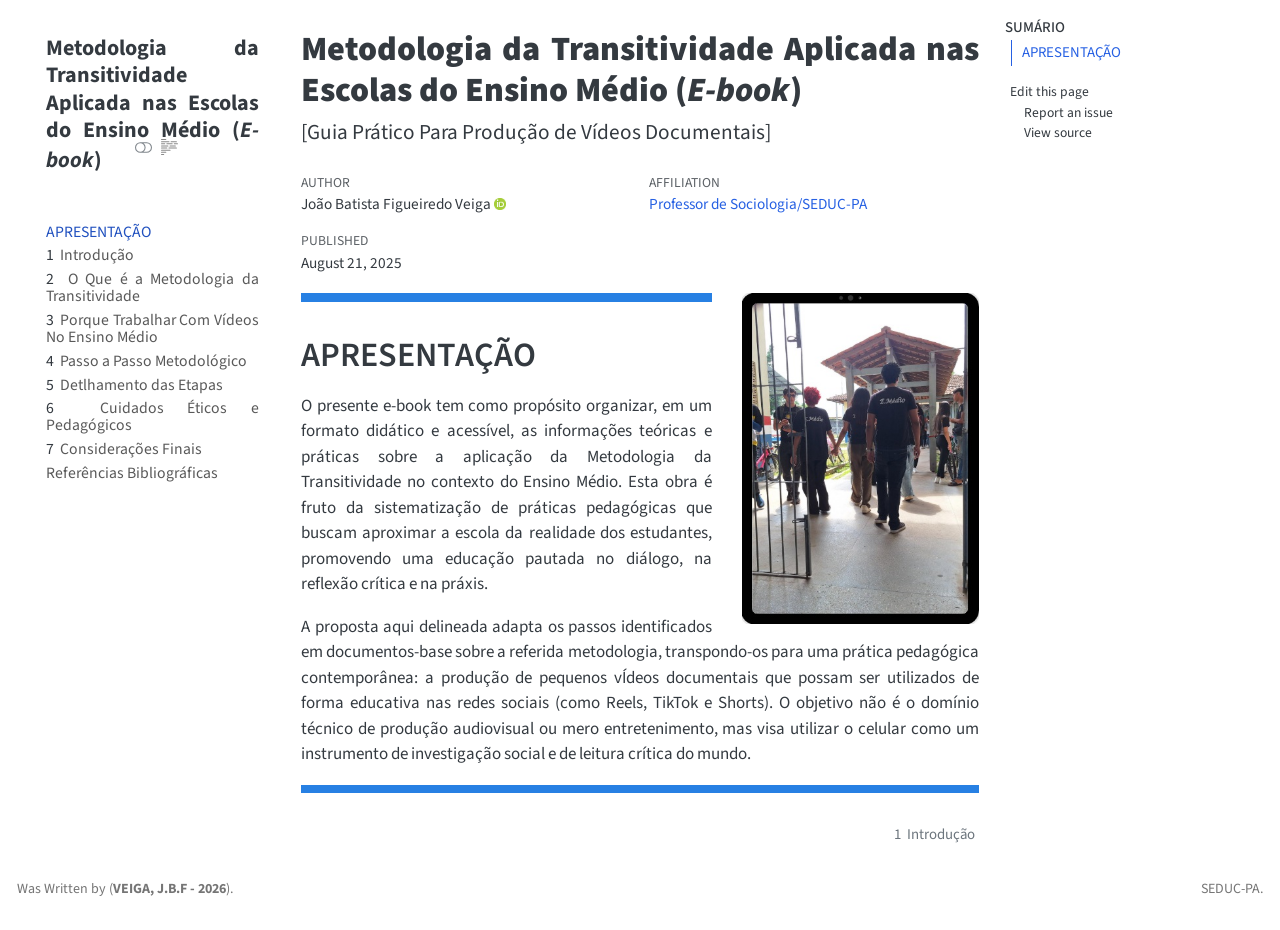
==== docs/index.html @ a8d439e6 "Add files via upload" ====
<!DOCTYPE html>
<html xmlns="http://www.w3.org/1999/xhtml" lang="en" xml:lang="en"><head>

<meta charset="utf-8">
<meta name="generator" content="quarto-1.9.37">

<meta name="viewport" content="width=device-width, initial-scale=1.0, user-scalable=yes">

<meta name="author" content="João Batista Figueiredo Veiga">
<meta name="dcterms.date" content="2025-08-21">

<title>Metodologia da Transitividade Aplicada nas Escolas do Ensino Médio (E-book)</title>
<style>
/* Default styles provided by pandoc.
** See https://pandoc.org/MANUAL.html#variables-for-html for config info.
*/
code{white-space: pre-wrap;}
span.smallcaps{font-variant: small-caps;}
div.columns{display: flex; gap: min(4vw, 1.5em);}
div.column{flex: auto; overflow-x: auto;}
div.hanging-indent{margin-left: 1.5em; text-indent: -1.5em;}
ul.task-list{list-style: none;}
ul.task-list li input[type="checkbox"] {
  width: 0.8em;
  margin: 0 0.8em 0.2em -1em; /* quarto-specific, see https://github.com/quarto-dev/quarto-cli/issues/4556 */ 
  vertical-align: middle;
}
</style>


<script src="site_libs/quarto-nav/quarto-nav.js"></script>
<script src="site_libs/quarto-nav/headroom.min.js"></script>
<script src="site_libs/clipboard/clipboard.min.js"></script>
<script src="site_libs/quarto-search/autocomplete.umd.js"></script>
<script src="site_libs/quarto-search/fuse.min.js"></script>
<script src="site_libs/quarto-search/quarto-search.js"></script>
<meta name="quarto:offset" content="./">
<link href="./intro.html" rel="next">
<link href="./capa1.jpg" rel="icon" type="image/jpeg">
<script src="site_libs/quarto-html/quarto.js" type="module"></script>
<script src="site_libs/quarto-html/tabsets/tabsets.js" type="module"></script>
<script src="site_libs/quarto-html/popper.min.js"></script>
<script src="site_libs/quarto-html/tippy.umd.min.js"></script>
<script src="site_libs/quarto-html/anchor.min.js"></script>
<link href="site_libs/quarto-html/tippy.css" rel="stylesheet">
<link href="site_libs/quarto-html/quarto-syntax-highlighting-7f8f88aac4f3542376d5c11b86a4c14d.css" rel="stylesheet" class="quarto-color-scheme" id="quarto-text-highlighting-styles">
<link href="site_libs/quarto-html/quarto-syntax-highlighting-dark-d0ae9245876894da5ac7e18953ecc5cc.css" rel="stylesheet" class="quarto-color-scheme quarto-color-alternate" id="quarto-text-highlighting-styles">
<link href="site_libs/quarto-html/quarto-syntax-highlighting-7f8f88aac4f3542376d5c11b86a4c14d.css" rel="stylesheet" class="quarto-color-scheme-extra" id="quarto-text-highlighting-styles">
<script src="site_libs/bootstrap/bootstrap.min.js"></script>
<link href="site_libs/bootstrap/bootstrap-icons.css" rel="stylesheet">
<link href="site_libs/bootstrap/bootstrap-9e3e5b9121e68b3f077afb32f2c64d95.min.css" rel="stylesheet" append-hash="true" class="quarto-color-scheme" id="quarto-bootstrap" data-mode="light">
<link href="site_libs/bootstrap/bootstrap-dark-52daa88939d7be190ca8d7731f6f1614.min.css" rel="stylesheet" append-hash="true" class="quarto-color-scheme quarto-color-alternate" id="quarto-bootstrap" data-mode="dark">
<link href="site_libs/bootstrap/bootstrap-9e3e5b9121e68b3f077afb32f2c64d95.min.css" rel="stylesheet" append-hash="true" class="quarto-color-scheme-extra" id="quarto-bootstrap" data-mode="light">
<script id="quarto-search-options" type="application/json">{
  "location": "sidebar",
  "copy-button": false,
  "collapse-after": 3,
  "panel-placement": "start",
  "type": "textbox",
  "limit": 50,
  "keyboard-shortcut": [
    "f",
    "/",
    "s"
  ],
  "show-item-context": false,
  "language": {
    "search-no-results-text": "No results",
    "search-matching-documents-text": "matching documents",
    "search-copy-link-title": "Copy link to search",
    "search-hide-matches-text": "Hide additional matches",
    "search-more-match-text": "more match in this document",
    "search-more-matches-text": "more matches in this document",
    "search-clear-button-title": "Clear",
    "search-text-placeholder": "",
    "search-detached-cancel-button-title": "Cancel",
    "search-submit-button-title": "Submit",
    "search-label": "Search"
  }
}</script>


</head>

<body class="nav-sidebar floating quarto-light"><script id="quarto-html-before-body" type="application/javascript">
    const toggleBodyColorMode = (bsSheetEl) => {
      const mode = bsSheetEl.getAttribute("data-mode");
      const bodyEl = window.document.querySelector("body");
      if (mode === "dark") {
        bodyEl.classList.add("quarto-dark");
        bodyEl.classList.remove("quarto-light");
      } else {
        bodyEl.classList.add("quarto-light");
        bodyEl.classList.remove("quarto-dark");
      }
    }
    const toggleBodyColorPrimary = () => {
      const bsSheetEl = window.document.querySelector("link#quarto-bootstrap:not([rel=disabled-stylesheet])");
      if (bsSheetEl) {
        toggleBodyColorMode(bsSheetEl);
      }
    }
    const setColorSchemeToggle = (alternate) => {
      const toggles = window.document.querySelectorAll('.quarto-color-scheme-toggle');
      for (let i=0; i < toggles.length; i++) {
        const toggle = toggles[i];
        if (toggle) {
          if (alternate) {
            toggle.classList.add("alternate");
          } else {
            toggle.classList.remove("alternate");
          }
        }
      }
    };
    const toggleColorMode = (alternate) => {
      // Switch the stylesheets
      const primaryStylesheets = window.document.querySelectorAll('link.quarto-color-scheme:not(.quarto-color-alternate)');
      const alternateStylesheets = window.document.querySelectorAll('link.quarto-color-scheme.quarto-color-alternate');
      manageTransitions('#quarto-margin-sidebar .nav-link', false);
      if (alternate) {
        // note: dark is layered on light, we don't disable primary!
        enableStylesheet(alternateStylesheets);
        for (const sheetNode of alternateStylesheets) {
          if (sheetNode.id === "quarto-bootstrap") {
            toggleBodyColorMode(sheetNode);
          }
        }
      } else {
        disableStylesheet(alternateStylesheets);
        enableStylesheet(primaryStylesheets)
        toggleBodyColorPrimary();
      }
      manageTransitions('#quarto-margin-sidebar .nav-link', true);
      // Switch the toggles
      setColorSchemeToggle(alternate)
      // Hack to workaround the fact that safari doesn't
      // properly recolor the scrollbar when toggling (#1455)
      if (navigator.userAgent.indexOf('Safari') > 0 && navigator.userAgent.indexOf('Chrome') == -1) {
        manageTransitions("body", false);
        window.scrollTo(0, 1);
        setTimeout(() => {
          window.scrollTo(0, 0);
          manageTransitions("body", true);
        }, 40);
      }
    }
    const disableStylesheet = (stylesheets) => {
      for (let i=0; i < stylesheets.length; i++) {
        const stylesheet = stylesheets[i];
        stylesheet.rel = 'disabled-stylesheet';
      }
    }
    const enableStylesheet = (stylesheets) => {
      for (let i=0; i < stylesheets.length; i++) {
        const stylesheet = stylesheets[i];
        if(stylesheet.rel !== 'stylesheet') { // for Chrome, which will still FOUC without this check
          stylesheet.rel = 'stylesheet';
        }
      }
    }
    const manageTransitions = (selector, allowTransitions) => {
      const els = window.document.querySelectorAll(selector);
      for (let i=0; i < els.length; i++) {
        const el = els[i];
        if (allowTransitions) {
          el.classList.remove('notransition');
        } else {
          el.classList.add('notransition');
        }
      }
    }
    const isFileUrl = () => {
      return window.location.protocol === 'file:';
    }
    const hasAlternateSentinel = () => {
      let styleSentinel = getColorSchemeSentinel();
      if (styleSentinel !== null) {
        return styleSentinel === "alternate";
      } else {
        return false;
      }
    }
    const setStyleSentinel = (alternate) => {
      const value = alternate ? "alternate" : "default";
      if (!isFileUrl()) {
        window.localStorage.setItem("quarto-color-scheme", value);
      } else {
        localAlternateSentinel = value;
      }
    }
    const getColorSchemeSentinel = () => {
      if (!isFileUrl()) {
        const storageValue = window.localStorage.getItem("quarto-color-scheme");
        return storageValue != null ? storageValue : localAlternateSentinel;
      } else {
        return localAlternateSentinel;
      }
    }
    const toggleGiscusIfUsed = (isAlternate, darkModeDefault) => {
      const baseTheme = document.querySelector('#giscus-base-theme')?.value ?? 'light';
      const alternateTheme = document.querySelector('#giscus-alt-theme')?.value ?? 'dark';
      let newTheme = '';
      if(authorPrefersDark) {
        newTheme = isAlternate ? baseTheme : alternateTheme;
      } else {
        newTheme = isAlternate ? alternateTheme : baseTheme;
      }
      const changeGiscusTheme = () => {
        // From: https://github.com/giscus/giscus/issues/336
        const sendMessage = (message) => {
          const iframe = document.querySelector('iframe.giscus-frame');
          if (!iframe) return;
          iframe.contentWindow.postMessage({ giscus: message }, 'https://giscus.app');
        }
        sendMessage({
          setConfig: {
            theme: newTheme
          }
        });
      }
      const isGiscussLoaded = window.document.querySelector('iframe.giscus-frame') !== null;
      if (isGiscussLoaded) {
        changeGiscusTheme();
      }
    };
    const authorPrefersDark = false;
    const darkModeDefault = authorPrefersDark;
      document.querySelector('link#quarto-text-highlighting-styles.quarto-color-scheme-extra').rel = 'disabled-stylesheet';
      document.querySelector('link#quarto-bootstrap.quarto-color-scheme-extra').rel = 'disabled-stylesheet';
    let localAlternateSentinel = darkModeDefault ? 'alternate' : 'default';
    // Dark / light mode switch
    window.quartoToggleColorScheme = () => {
      // Read the current dark / light value
      let toAlternate = !hasAlternateSentinel();
      toggleColorMode(toAlternate);
      setStyleSentinel(toAlternate);
      toggleGiscusIfUsed(toAlternate, darkModeDefault);
      window.dispatchEvent(new Event('resize'));
    };
    // Switch to dark mode if need be
    if (hasAlternateSentinel()) {
      toggleColorMode(true);
    } else {
      toggleColorMode(false);
    }
  </script>

<div id="quarto-search-results"></div>
  <header id="quarto-header" class="headroom fixed-top">
  <nav class="quarto-secondary-nav">
    <div class="container-fluid d-flex">
      <button type="button" class="quarto-btn-toggle btn" data-bs-toggle="collapse" role="button" data-bs-target=".quarto-sidebar-collapse-item" aria-controls="quarto-sidebar" aria-expanded="false" aria-label="Toggle sidebar navigation" onclick="if (window.quartoToggleHeadroom) { window.quartoToggleHeadroom(); }">
        <i class="bi bi-layout-text-sidebar-reverse"></i>
      </button>
        <nav class="quarto-page-breadcrumbs" aria-label="breadcrumb"><ol class="breadcrumb"><li class="breadcrumb-item"><a href="./index.html">APRESENTAÇÃO</a></li></ol></nav>
        <a class="flex-grow-1" role="navigation" data-bs-toggle="collapse" data-bs-target=".quarto-sidebar-collapse-item" aria-controls="quarto-sidebar" aria-expanded="false" aria-label="Toggle sidebar navigation" onclick="if (window.quartoToggleHeadroom) { window.quartoToggleHeadroom(); }">      
        </a>
      <button type="button" class="btn quarto-search-button" aria-label="Search" onclick="window.quartoOpenSearch();">
        <i class="bi bi-search"></i>
      </button>
    </div>
  </nav>
</header>
<!-- content -->
<div id="quarto-content" class="quarto-container page-columns page-rows-contents page-layout-article">
<!-- sidebar -->
  <nav id="quarto-sidebar" class="sidebar collapse collapse-horizontal quarto-sidebar-collapse-item sidebar-navigation floating overflow-auto">
    <div class="pt-lg-2 mt-2 text-left sidebar-header">
    <div class="sidebar-title mb-0 py-0">
      <a href="./"><strong>Metodologia da Transitividade Aplicada nas Escolas do Ensino Médio (<em>E-book</em>)</strong></a> 
        <div class="sidebar-tools-main tools-wide">
    <a href="https://github.com/MarioDhiego/tree/main/book/" title="Source Code" class="quarto-navigation-tool px-1" aria-label="Source Code"><i class="bi bi-github"></i></a>
    <div class="dropdown">
      <a href="" title="Download" id="quarto-navigation-tool-dropdown-0" class="quarto-navigation-tool dropdown-toggle px-1" data-bs-toggle="dropdown" aria-expanded="false" role="link" aria-label="Download"><i class="bi bi-download"></i></a>
      <ul class="dropdown-menu" aria-labelledby="quarto-navigation-tool-dropdown-0">
          <li>
            <a class="dropdown-item sidebar-tools-main-item" href="./--Metodologia-da-Transitividade-Aplicada-nas-Escolas-do-Ensino-Médio---E-book----.pdf">
              <i class="bi bi-file-pdf pe-1"></i>
            Download PDF
            </a>
          </li>
          <li>
            <a class="dropdown-item sidebar-tools-main-item" href="./--Metodologia-da-Transitividade-Aplicada-nas-Escolas-do-Ensino-Médio---E-book----.docx">
              <i class="bi bi-file-word pe-1"></i>
            Download Docx
            </a>
          </li>
      </ul>
    </div>
    <div class="dropdown">
      <a href="" title="Share" id="quarto-navigation-tool-dropdown-1" class="quarto-navigation-tool dropdown-toggle px-1" data-bs-toggle="dropdown" aria-expanded="false" role="link" aria-label="Share"><i class="bi bi-share"></i></a>
      <ul class="dropdown-menu" aria-labelledby="quarto-navigation-tool-dropdown-1">
          <li>
            <a class="dropdown-item sidebar-tools-main-item" href="https://twitter.com/intent/tweet?url=|url|">
              <i class="bi bi-twitter pe-1"></i>
            Twitter
            </a>
          </li>
          <li>
            <a class="dropdown-item sidebar-tools-main-item" href="https://www.linkedin.com/sharing/share-offsite/?url=|url|">
              <i class="bi bi-linkedin pe-1"></i>
            LinkedIn
            </a>
          </li>
      </ul>
    </div>
  <a href="" class="quarto-color-scheme-toggle quarto-navigation-tool  px-1" onclick="window.quartoToggleColorScheme(); return false;" title="Toggle dark mode"><i class="bi"></i></a>
  <a href="" class="quarto-reader-toggle quarto-navigation-tool px-1" onclick="window.quartoToggleReader(); return false;" title="Toggle reader mode">
  <div class="quarto-reader-toggle-btn">
  <i class="bi"></i>
  </div>
</a>
</div>
    </div>
      </div>
        <div class="mt-2 flex-shrink-0 align-items-center">
        <div class="sidebar-search">
        <div id="quarto-search" class="" title="Search"></div>
        </div>
        </div>
    <div class="sidebar-menu-container"> 
    <ul class="list-unstyled mt-1">
        <li class="sidebar-item">
  <div class="sidebar-item-container"> 
  <a href="./index.html" class="sidebar-item-text sidebar-link active">
 <span class="menu-text">APRESENTAÇÃO</span></a>
  </div>
</li>
        <li class="sidebar-item">
  <div class="sidebar-item-container"> 
  <a href="./intro.html" class="sidebar-item-text sidebar-link">
 <span class="menu-text"><span class="chapter-number">1</span>&nbsp; <span class="chapter-title">Introdução</span></span></a>
  </div>
</li>
        <li class="sidebar-item">
  <div class="sidebar-item-container"> 
  <a href="./cap1.html" class="sidebar-item-text sidebar-link">
 <span class="menu-text"><span class="chapter-number">2</span>&nbsp; <span class="chapter-title">O Que é a Metodologia da Transitividade</span></span></a>
  </div>
</li>
        <li class="sidebar-item">
  <div class="sidebar-item-container"> 
  <a href="./cap2.html" class="sidebar-item-text sidebar-link">
 <span class="menu-text"><span class="chapter-number">3</span>&nbsp; <span class="chapter-title">Porque Trabalhar Com Vídeos No Ensino Médio</span></span></a>
  </div>
</li>
        <li class="sidebar-item">
  <div class="sidebar-item-container"> 
  <a href="./cap3.html" class="sidebar-item-text sidebar-link">
 <span class="menu-text"><span class="chapter-number">4</span>&nbsp; <span class="chapter-title">Passo a Passo Metodológico</span></span></a>
  </div>
</li>
        <li class="sidebar-item">
  <div class="sidebar-item-container"> 
  <a href="./cap4.html" class="sidebar-item-text sidebar-link">
 <span class="menu-text"><span class="chapter-number">5</span>&nbsp; <span class="chapter-title">Detlhamento das Etapas</span></span></a>
  </div>
</li>
        <li class="sidebar-item">
  <div class="sidebar-item-container"> 
  <a href="./cap5.html" class="sidebar-item-text sidebar-link">
 <span class="menu-text"><span class="chapter-number">6</span>&nbsp; <span class="chapter-title">Cuidados Éticos e Pedagógicos</span></span></a>
  </div>
</li>
        <li class="sidebar-item">
  <div class="sidebar-item-container"> 
  <a href="./cap6.html" class="sidebar-item-text sidebar-link">
 <span class="menu-text"><span class="chapter-number">7</span>&nbsp; <span class="chapter-title">Considerações Finais</span></span></a>
  </div>
</li>
        <li class="sidebar-item">
  <div class="sidebar-item-container"> 
  <a href="./references.html" class="sidebar-item-text sidebar-link">
 <span class="menu-text">Referências Bibliográficas</span></a>
  </div>
</li>
    </ul>
    </div>
</nav>
<div id="quarto-sidebar-glass" class="quarto-sidebar-collapse-item" data-bs-toggle="collapse" data-bs-target=".quarto-sidebar-collapse-item"></div>
<!-- margin-sidebar -->
    <div id="quarto-margin-sidebar" class="sidebar margin-sidebar">
        <nav id="TOC" role="doc-toc" class="toc-active">
    <h2 id="toc-title">SUMÁRIO</h2>
   
  <ul>
  <li><a href="#apresentação" id="toc-apresentação" class="nav-link active" data-scroll-target="#apresentação">APRESENTAÇÃO</a></li>
  </ul>
<div class="toc-actions"><ul><li><a href="https://github.com/MarioDhiego/edit/main/book/index.qmd" class="toc-action"><i class="bi bi-github"></i>Edit this page</a></li><li><a href="https://github.com/MarioDhiego/issues/new" class="toc-action"><i class="bi empty"></i>Report an issue</a></li><li><a href="https://github.com/MarioDhiego/blob/main/book/index.qmd" class="toc-action"><i class="bi empty"></i>View source</a></li></ul></div></nav>
    </div>
<!-- main -->
<main class="content" id="quarto-document-content">


<header id="title-block-header" class="quarto-title-block default">
<div class="quarto-title">
<h1 class="title"><strong>Metodologia da Transitividade Aplicada nas Escolas do Ensino Médio (<em>E-book</em>)</strong></h1>
<p class="subtitle lead"><strong>[Guia Prático Para Produção de Vídeos Documentais]</strong></p>
</div>


<div class="quarto-title-meta-author">
  <div class="quarto-title-meta-heading">Author</div>
  <div class="quarto-title-meta-heading">Affiliation</div>
  
    <div class="quarto-title-meta-contents">
    <p class="author">João Batista Figueiredo Veiga <a href="https://orcid.org/0000-0001-7262-3336" class="quarto-title-author-orcid"> <img src="[data-uri]"></a></p>
  </div>
  <div class="quarto-title-meta-contents">
        <p class="affiliation">
            <a href="joao.veiga@detran.pa.gov.br">
            Professor de Sociologia/SEDUC-PA
            </a>
          </p>
      </div>
  </div>

<div class="quarto-title-meta">

      
    <div>
    <div class="quarto-title-meta-heading">Published</div>
    <div class="quarto-title-meta-contents">
      <p class="date">August 21, 2025</p>
    </div>
  </div>
  
    
  </div>
  


</header>


<p><img src="fig11.jpg" title="**Metodologia da Transitividade Aplicada nas Escolas do Ensino Médio (*E-book*)**" class="quarto-cover-image nolightbox img-fluid"></p>
<style>
body{text-align: justify}
</style>
<div class="progress">
<div class="progress-bar" style="width: 100%;">

</div>
</div>
<section id="apresentação" class="level1 unnumbered">
<h1 class="unnumbered">APRESENTAÇÃO</h1>
<p>O presente e-book tem como propósito organizar, em um formato didático e acessível, as informações teóricas e práticas sobre a aplicação da Metodologia da Transitividade no contexto do Ensino Médio. Esta obra é fruto da sistematização de práticas pedagógicas que buscam aproximar a escola da realidade dos estudantes, promovendo uma educação pautada no diálogo, na reflexão crítica e na práxis.</p>
<p>A proposta aqui delineada adapta os passos identificados em documentos-base sobre a referida metodologia, transpondo-os para uma prática pedagógica contemporânea: a produção de pequenos vÍdeos documentais que possam ser utilizados de forma educativa nas redes sociais (como Reels, TikTok e Shorts). O objetivo não é o domínio técnico de produção audiovisual ou mero entretenimento, mas visa utilizar o celular como um instrumento de investigação social e de leitura crítica do mundo.</p>
<div class="progress">
<div class="progress-bar" style="width: 100%;">

</div>
</div>


</section>

</main> <!-- /main -->
<script id="quarto-html-after-body" type="application/javascript">
  window.document.addEventListener("DOMContentLoaded", function (event) {
    // Ensure there is a toggle, if there isn't float one in the top right
    if (window.document.querySelector('.quarto-color-scheme-toggle') === null) {
      const a = window.document.createElement('a');
      a.classList.add('top-right');
      a.classList.add('quarto-color-scheme-toggle');
      a.href = "";
      a.onclick = function() { try { window.quartoToggleColorScheme(); } catch {} return false; };
      const i = window.document.createElement("i");
      i.classList.add('bi');
      a.appendChild(i);
      window.document.body.appendChild(a);
    }
    setColorSchemeToggle(hasAlternateSentinel())
    const icon = "";
    const anchorJS = new window.AnchorJS();
    anchorJS.options = {
      placement: 'right',
      icon: icon
    };
    anchorJS.add('.anchored');
    const isCodeAnnotation = (el) => {
      for (const clz of el.classList) {
        if (clz.startsWith('code-annotation-')) {                     
          return true;
        }
      }
      return false;
    }
    const onCopySuccess = function(e) {
      // button target
      const button = e.trigger;
      // don't keep focus
      button.blur();
      // flash "checked"
      button.classList.add('code-copy-button-checked');
      var currentTitle = button.getAttribute("title");
      button.setAttribute("title", "Copied!");
      let tooltip;
      if (window.bootstrap) {
        button.setAttribute("data-bs-toggle", "tooltip");
        button.setAttribute("data-bs-placement", "left");
        button.setAttribute("data-bs-title", "Copied!");
        tooltip = new bootstrap.Tooltip(button, 
          { trigger: "manual", 
            customClass: "code-copy-button-tooltip",
            offset: [0, -8]});
        tooltip.show();    
      }
      setTimeout(function() {
        if (tooltip) {
          tooltip.hide();
          button.removeAttribute("data-bs-title");
          button.removeAttribute("data-bs-toggle");
          button.removeAttribute("data-bs-placement");
        }
        button.setAttribute("title", currentTitle);
        button.classList.remove('code-copy-button-checked');
      }, 1000);
      // clear code selection
      e.clearSelection();
    }
    const getTextToCopy = function(trigger) {
      const outerScaffold = trigger.parentElement.cloneNode(true);
      const codeEl = outerScaffold.querySelector('code');
      for (const childEl of codeEl.children) {
        if (isCodeAnnotation(childEl)) {
          childEl.remove();
        }
      }
      return codeEl.innerText;
    }
    const clipboard = new window.ClipboardJS('.code-copy-button:not([data-in-quarto-modal])', {
      text: getTextToCopy
    });
    clipboard.on('success', onCopySuccess);
    if (window.document.getElementById('quarto-embedded-source-code-modal')) {
      const clipboardModal = new window.ClipboardJS('.code-copy-button[data-in-quarto-modal]', {
        text: getTextToCopy,
        container: window.document.getElementById('quarto-embedded-source-code-modal')
      });
      clipboardModal.on('success', onCopySuccess);
    }
      var localhostRegex = new RegExp(/^(?:http|https):\/\/localhost\:?[0-9]*\//);
      var mailtoRegex = new RegExp(/^mailto:/);
        var filterRegex = new RegExp('/' + window.location.host + '/');
      var isInternal = (href) => {
          return filterRegex.test(href) || localhostRegex.test(href) || mailtoRegex.test(href);
      }
      // Inspect non-navigation links and adorn them if external
     var links = window.document.querySelectorAll('a[href]:not(.nav-link):not(.navbar-brand):not(.toc-action):not(.sidebar-link):not(.sidebar-item-toggle):not(.pagination-link):not(.no-external):not([aria-hidden]):not(.dropdown-item):not(.quarto-navigation-tool):not(.about-link)');
      for (var i=0; i<links.length; i++) {
        const link = links[i];
        if (!isInternal(link.href)) {
          // undo the damage that might have been done by quarto-nav.js in the case of
          // links that we want to consider external
          if (link.dataset.originalHref !== undefined) {
            link.href = link.dataset.originalHref;
          }
        }
      }
    function tippyHover(el, contentFn, onTriggerFn, onUntriggerFn) {
      const config = {
        allowHTML: true,
        maxWidth: 500,
        delay: 100,
        arrow: false,
        appendTo: function(el) {
            return el.parentElement;
        },
        interactive: true,
        interactiveBorder: 10,
        theme: 'quarto',
        placement: 'bottom-start',
      };
      if (contentFn) {
        config.content = contentFn;
      }
      if (onTriggerFn) {
        config.onTrigger = onTriggerFn;
      }
      if (onUntriggerFn) {
        config.onUntrigger = onUntriggerFn;
      }
      window.tippy(el, config); 
    }
    const noterefs = window.document.querySelectorAll('a[role="doc-noteref"]');
    for (var i=0; i<noterefs.length; i++) {
      const ref = noterefs[i];
      tippyHover(ref, function() {
        // use id or data attribute instead here
        let href = ref.getAttribute('data-footnote-href') || ref.getAttribute('href');
        try { href = new URL(href).hash; } catch {}
        const id = href.replace(/^#\/?/, "");
        const note = window.document.getElementById(id);
        if (note) {
          return note.innerHTML;
        } else {
          return "";
        }
      });
    }
    const xrefs = window.document.querySelectorAll('a.quarto-xref');
    const processXRef = (id, note) => {
      // Strip column container classes
      const stripColumnClz = (el) => {
        el.classList.remove("page-full", "page-columns");
        if (el.children) {
          for (const child of el.children) {
            stripColumnClz(child);
          }
        }
      }
      stripColumnClz(note)
      if (id === null || id.startsWith('sec-')) {
        // Special case sections, only their first couple elements
        const container = document.createElement("div");
        if (note.children && note.children.length > 2) {
          container.appendChild(note.children[0].cloneNode(true));
          for (let i = 1; i < note.children.length; i++) {
            const child = note.children[i];
            if (child.tagName === "P" && child.innerText === "") {
              continue;
            } else {
              container.appendChild(child.cloneNode(true));
              break;
            }
          }
          if (window.Quarto?.typesetMath) {
            window.Quarto.typesetMath(container);
          }
          return container.innerHTML
        } else {
          if (window.Quarto?.typesetMath) {
            window.Quarto.typesetMath(note);
          }
          return note.innerHTML;
        }
      } else {
        // Remove any anchor links if they are present
        const anchorLink = note.querySelector('a.anchorjs-link');
        if (anchorLink) {
          anchorLink.remove();
        }
        if (window.Quarto?.typesetMath) {
          window.Quarto.typesetMath(note);
        }
        if (note.classList.contains("callout")) {
          return note.outerHTML;
        } else {
          return note.innerHTML;
        }
      }
    }
    for (var i=0; i<xrefs.length; i++) {
      const xref = xrefs[i];
      tippyHover(xref, undefined, function(instance) {
        instance.disable();
        let url = xref.getAttribute('href');
        let hash = undefined; 
        if (url.startsWith('#')) {
          hash = url;
        } else {
          try { hash = new URL(url).hash; } catch {}
        }
        if (hash) {
          const id = hash.replace(/^#\/?/, "");
          const note = window.document.getElementById(id);
          if (note !== null) {
            try {
              const html = processXRef(id, note.cloneNode(true));
              instance.setContent(html);
            } finally {
              instance.enable();
              instance.show();
            }
          } else {
            // See if we can fetch this
            fetch(url.split('#')[0])
            .then(res => res.text())
            .then(html => {
              const parser = new DOMParser();
              const htmlDoc = parser.parseFromString(html, "text/html");
              const note = htmlDoc.getElementById(id);
              if (note !== null) {
                const html = processXRef(id, note);
                instance.setContent(html);
              } 
            }).finally(() => {
              instance.enable();
              instance.show();
            });
          }
        } else {
          // See if we can fetch a full url (with no hash to target)
          // This is a special case and we should probably do some content thinning / targeting
          fetch(url)
          .then(res => res.text())
          .then(html => {
            const parser = new DOMParser();
            const htmlDoc = parser.parseFromString(html, "text/html");
            const note = htmlDoc.querySelector('main.content');
            if (note !== null) {
              // This should only happen for chapter cross references
              // (since there is no id in the URL)
              // remove the first header
              if (note.children.length > 0 && note.children[0].tagName === "HEADER") {
                note.children[0].remove();
              }
              const html = processXRef(null, note);
              instance.setContent(html);
            } 
          }).finally(() => {
            instance.enable();
            instance.show();
          });
        }
      }, function(instance) {
      });
    }
        let selectedAnnoteEl;
        const selectorForAnnotation = ( cell, annotation) => {
          let cellAttr = 'data-code-cell="' + cell + '"';
          let lineAttr = 'data-code-annotation="' +  annotation + '"';
          const selector = 'span[' + cellAttr + '][' + lineAttr + ']';
          return selector;
        }
        const selectCodeLines = (annoteEl) => {
          const doc = window.document;
          const targetCell = annoteEl.getAttribute("data-target-cell");
          const targetAnnotation = annoteEl.getAttribute("data-target-annotation");
          const annoteSpan = window.document.querySelector(selectorForAnnotation(targetCell, targetAnnotation));
          const lines = annoteSpan.getAttribute("data-code-lines").split(",");
          const lineIds = lines.map((line) => {
            return targetCell + "-" + line;
          })
          let top = null;
          let height = null;
          let parent = null;
          if (lineIds.length > 0) {
              //compute the position of the single el (top and bottom and make a div)
              const el = window.document.getElementById(lineIds[0]);
              top = el.offsetTop;
              height = el.offsetHeight;
              parent = el.parentElement.parentElement;
            if (lineIds.length > 1) {
              const lastEl = window.document.getElementById(lineIds[lineIds.length - 1]);
              const bottom = lastEl.offsetTop + lastEl.offsetHeight;
              height = bottom - top;
            }
            if (top !== null && height !== null && parent !== null) {
              // cook up a div (if necessary) and position it 
              let div = window.document.getElementById("code-annotation-line-highlight");
              if (div === null) {
                div = window.document.createElement("div");
                div.setAttribute("id", "code-annotation-line-highlight");
                div.style.position = 'absolute';
                parent.appendChild(div);
              }
              div.style.top = top - 2 + "px";
              div.style.height = height + 4 + "px";
              div.style.left = 0;
              let gutterDiv = window.document.getElementById("code-annotation-line-highlight-gutter");
              if (gutterDiv === null) {
                gutterDiv = window.document.createElement("div");
                gutterDiv.setAttribute("id", "code-annotation-line-highlight-gutter");
                gutterDiv.style.position = 'absolute';
                const codeCell = window.document.getElementById(targetCell);
                const gutter = codeCell.querySelector('.code-annotation-gutter');
                gutter.appendChild(gutterDiv);
              }
              gutterDiv.style.top = top - 2 + "px";
              gutterDiv.style.height = height + 4 + "px";
            }
            selectedAnnoteEl = annoteEl;
          }
        };
        const unselectCodeLines = () => {
          const elementsIds = ["code-annotation-line-highlight", "code-annotation-line-highlight-gutter"];
          elementsIds.forEach((elId) => {
            const div = window.document.getElementById(elId);
            if (div) {
              div.remove();
            }
          });
          selectedAnnoteEl = undefined;
        };
          // Handle positioning of the toggle
      window.addEventListener(
        "resize",
        throttle(() => {
          elRect = undefined;
          if (selectedAnnoteEl) {
            selectCodeLines(selectedAnnoteEl);
          }
        }, 10)
      );
      function throttle(fn, ms) {
      let throttle = false;
      let timer;
        return (...args) => {
          if(!throttle) { // first call gets through
              fn.apply(this, args);
              throttle = true;
          } else { // all the others get throttled
              if(timer) clearTimeout(timer); // cancel #2
              timer = setTimeout(() => {
                fn.apply(this, args);
                timer = throttle = false;
              }, ms);
          }
        };
      }
        // Attach click handler to the DT
        const annoteDls = window.document.querySelectorAll('dt[data-target-cell]');
        for (const annoteDlNode of annoteDls) {
          annoteDlNode.addEventListener('click', (event) => {
            const clickedEl = event.target;
            if (clickedEl !== selectedAnnoteEl) {
              unselectCodeLines();
              const activeEl = window.document.querySelector('dt[data-target-cell].code-annotation-active');
              if (activeEl) {
                activeEl.classList.remove('code-annotation-active');
              }
              selectCodeLines(clickedEl);
              clickedEl.classList.add('code-annotation-active');
            } else {
              // Unselect the line
              unselectCodeLines();
              clickedEl.classList.remove('code-annotation-active');
            }
          });
        }
    const findCites = (el) => {
      const parentEl = el.parentElement;
      if (parentEl) {
        const cites = parentEl.dataset.cites;
        if (cites) {
          return {
            el,
            cites: cites.split(' ')
          };
        } else {
          return findCites(el.parentElement)
        }
      } else {
        return undefined;
      }
    };
    var bibliorefs = window.document.querySelectorAll('a[role="doc-biblioref"]');
    for (var i=0; i<bibliorefs.length; i++) {
      const ref = bibliorefs[i];
      const citeInfo = findCites(ref);
      if (citeInfo) {
        tippyHover(citeInfo.el, function() {
          var popup = window.document.createElement('div');
          citeInfo.cites.forEach(function(cite) {
            var citeDiv = window.document.createElement('div');
            citeDiv.classList.add('hanging-indent');
            citeDiv.classList.add('csl-entry');
            var biblioDiv = window.document.getElementById('ref-' + cite);
            if (biblioDiv) {
              citeDiv.innerHTML = biblioDiv.innerHTML;
            }
            popup.appendChild(citeDiv);
          });
          return popup.innerHTML;
        });
      }
    }
  });
  </script>
<nav class="page-navigation">
  <div class="nav-page nav-page-previous">
  </div>
  <div class="nav-page nav-page-next">
      <a href="./intro.html" class="pagination-link" aria-label="Introdução">
        <span class="nav-page-text"><span class="chapter-number">1</span>&nbsp; <span class="chapter-title">Introdução</span></span> <i class="bi bi-arrow-right-short"></i>
      </a>
  </div>
</nav>
</div> <!-- /content -->
<footer class="footer">
  <div class="nav-footer">
    <div class="nav-footer-left">
<p>Was Written by (<strong>VEIGA, J.B.F - 2026</strong>).</p>
</div>   
    <div class="nav-footer-center">
      &nbsp;
    <div class="toc-actions d-sm-block d-md-none"><ul><li><a href="https://github.com/MarioDhiego/edit/main/book/index.qmd" class="toc-action"><i class="bi bi-github"></i>Edit this page</a></li><li><a href="https://github.com/MarioDhiego/issues/new" class="toc-action"><i class="bi empty"></i>Report an issue</a></li><li><a href="https://github.com/MarioDhiego/blob/main/book/index.qmd" class="toc-action"><i class="bi empty"></i>View source</a></li></ul></div></div>
    <div class="nav-footer-right">
<p>SEDUC-PA.</p>
</div>
  </div>
</footer>




</body></html>
---- docs/site_libs/quarto-html/tippy.css ----
.tippy-box[data-animation=fade][data-state=hidden]{opacity:0}[data-tippy-root]{max-width:calc(100vw - 10px)}.tippy-box{position:relative;background-color:#333;color:#fff;border-radius:4px;font-size:14px;line-height:1.4;white-space:normal;outline:0;transition-property:transform,visibility,opacity}.tippy-box[data-placement^=top]>.tippy-arrow{bottom:0}.tippy-box[data-placement^=top]>.tippy-arrow:before{bottom:-7px;left:0;border-width:8px 8px 0;border-top-color:initial;transform-origin:center top}.tippy-box[data-placement^=bottom]>.tippy-arrow{top:0}.tippy-box[data-placement^=bottom]>.tippy-arrow:before{top:-7px;left:0;border-width:0 8px 8px;border-bottom-color:initial;transform-origin:center bottom}.tippy-box[data-placement^=left]>.tippy-arrow{right:0}.tippy-box[data-placement^=left]>.tippy-arrow:before{border-width:8px 0 8px 8px;border-left-color:initial;right:-7px;transform-origin:center left}.tippy-box[data-placement^=right]>.tippy-arrow{left:0}.tippy-box[data-placement^=right]>.tippy-arrow:before{left:-7px;border-width:8px 8px 8px 0;border-right-color:initial;transform-origin:center right}.tippy-box[data-inertia][data-state=visible]{transition-timing-function:cubic-bezier(.54,1.5,.38,1.11)}.tippy-arrow{width:16px;height:16px;color:#333}.tippy-arrow:before{content:"";position:absolute;border-color:transparent;border-style:solid}.tippy-content{position:relative;padding:5px 9px;z-index:1}
---- docs/site_libs/quarto-html/quarto-syntax-highlighting-7f8f88aac4f3542376d5c11b86a4c14d.css ----
/* quarto syntax highlight colors */
:root {
  --quarto-hl-ot-color: #003B4F;
  --quarto-hl-at-color: #657422;
  --quarto-hl-ss-color: #20794D;
  --quarto-hl-an-color: #5E5E5E;
  --quarto-hl-fu-color: #4758AB;
  --quarto-hl-st-color: #20794D;
  --quarto-hl-cf-color: #003B4F;
  --quarto-hl-op-color: #5E5E5E;
  --quarto-hl-er-color: #AD0000;
  --quarto-hl-bn-color: #AD0000;
  --quarto-hl-al-color: #AD0000;
  --quarto-hl-va-color: #111111;
  --quarto-hl-bu-color: inherit;
  --quarto-hl-ex-color: inherit;
  --quarto-hl-pp-color: #AD0000;
  --quarto-hl-in-color: #5E5E5E;
  --quarto-hl-vs-color: #20794D;
  --quarto-hl-wa-color: #5E5E5E;
  --quarto-hl-do-color: #5E5E5E;
  --quarto-hl-im-color: #00769E;
  --quarto-hl-ch-color: #20794D;
  --quarto-hl-dt-color: #AD0000;
  --quarto-hl-fl-color: #AD0000;
  --quarto-hl-co-color: #5E5E5E;
  --quarto-hl-cv-color: #5E5E5E;
  --quarto-hl-cn-color: #8f5902;
  --quarto-hl-sc-color: #5E5E5E;
  --quarto-hl-dv-color: #AD0000;
  --quarto-hl-kw-color: #003B4F;
}

/* other quarto variables */
:root {
  --quarto-font-monospace: SFMono-Regular, Menlo, Monaco, Consolas, "Liberation Mono", "Courier New", monospace;
}

/* syntax highlight based on Pandoc's rules */
pre > code.sourceCode > span {
  color: #003B4F;
}

code.sourceCode > span {
  color: #003B4F;
}

div.sourceCode,
div.sourceCode pre.sourceCode {
  color: #003B4F;
}

/* Normal */
code span {
  color: #003B4F;
}

/* Alert */
code span.al {
  color: #AD0000;
  font-style: inherit;
}

/* Annotation */
code span.an {
  color: #5E5E5E;
  font-style: inherit;
}

/* Attribute */
code span.at {
  color: #657422;
  font-style: inherit;
}

/* BaseN */
code span.bn {
  color: #AD0000;
  font-style: inherit;
}

/* BuiltIn */
code span.bu {
  font-style: inherit;
}

/* ControlFlow */
code span.cf {
  color: #003B4F;
  font-weight: bold;
  font-style: inherit;
}

/* Char */
code span.ch {
  color: #20794D;
  font-style: inherit;
}

/* Constant */
code span.cn {
  color: #8f5902;
  font-style: inherit;
}

/* Comment */
code span.co {
  color: #5E5E5E;
  font-style: inherit;
}

/* CommentVar */
code span.cv {
  color: #5E5E5E;
  font-style: italic;
}

/* Documentation */
code span.do {
  color: #5E5E5E;
  font-style: italic;
}

/* DataType */
code span.dt {
  color: #AD0000;
  font-style: inherit;
}

/* DecVal */
code span.dv {
  color: #AD0000;
  font-style: inherit;
}

/* Error */
code span.er {
  color: #AD0000;
  font-style: inherit;
}

/* Extension */
code span.ex {
  font-style: inherit;
}

/* Float */
code span.fl {
  color: #AD0000;
  font-style: inherit;
}

/* Function */
code span.fu {
  color: #4758AB;
  font-style: inherit;
}

/* Import */
code span.im {
  color: #00769E;
  font-style: inherit;
}

/* Information */
code span.in {
  color: #5E5E5E;
  font-style: inherit;
}

/* Keyword */
code span.kw {
  color: #003B4F;
  font-weight: bold;
  font-style: inherit;
}

/* Operator */
code span.op {
  color: #5E5E5E;
  font-style: inherit;
}

/* Other */
code span.ot {
  color: #003B4F;
  font-style: inherit;
}

/* Preprocessor */
code span.pp {
  color: #AD0000;
  font-style: inherit;
}

/* SpecialChar */
code span.sc {
  color: #5E5E5E;
  font-style: inherit;
}

/* SpecialString */
code span.ss {
  color: #20794D;
  font-style: inherit;
}

/* String */
code span.st {
  color: #20794D;
  font-style: inherit;
}

/* Variable */
code span.va {
  color: #111111;
  font-style: inherit;
}

/* VerbatimString */
code span.vs {
  color: #20794D;
  font-style: inherit;
}

/* Warning */
code span.wa {
  color: #5E5E5E;
  font-style: italic;
}

.prevent-inlining {
  content: "</";
}

/*# sourceMappingURL=789ad8cd35626ba772517505b42a116e.css.map */
---- docs/site_libs/quarto-html/quarto-syntax-highlighting-dark-d0ae9245876894da5ac7e18953ecc5cc.css ----
/* quarto syntax highlight colors */
:root {
  --quarto-hl-al-color: #f07178;
  --quarto-hl-an-color: #d4d0ab;
  --quarto-hl-at-color: #00e0e0;
  --quarto-hl-bn-color: #d4d0ab;
  --quarto-hl-bu-color: #abe338;
  --quarto-hl-ch-color: #abe338;
  --quarto-hl-co-color: #f8f8f2;
  --quarto-hl-cv-color: #ffd700;
  --quarto-hl-cn-color: #ffd700;
  --quarto-hl-cf-color: #ffa07a;
  --quarto-hl-dt-color: #ffa07a;
  --quarto-hl-dv-color: #d4d0ab;
  --quarto-hl-do-color: #f8f8f2;
  --quarto-hl-er-color: #f07178;
  --quarto-hl-ex-color: #00e0e0;
  --quarto-hl-fl-color: #d4d0ab;
  --quarto-hl-fu-color: #ffa07a;
  --quarto-hl-im-color: #abe338;
  --quarto-hl-in-color: #d4d0ab;
  --quarto-hl-kw-color: #ffa07a;
  --quarto-hl-op-color: #ffa07a;
  --quarto-hl-ot-color: #00e0e0;
  --quarto-hl-pp-color: #dcc6e0;
  --quarto-hl-re-color: #00e0e0;
  --quarto-hl-sc-color: #abe338;
  --quarto-hl-ss-color: #abe338;
  --quarto-hl-st-color: #abe338;
  --quarto-hl-va-color: #00e0e0;
  --quarto-hl-vs-color: #abe338;
  --quarto-hl-wa-color: #dcc6e0;
}

/* other quarto variables */
:root {
  --quarto-font-monospace: SFMono-Regular, Menlo, Monaco, Consolas, "Liberation Mono", "Courier New", monospace;
}

/* syntax highlight based on Pandoc's rules */
pre > code.sourceCode > span {
  color: #f8f8f2;
}

code.sourceCode > span {
  color: #f8f8f2;
}

div.sourceCode,
div.sourceCode pre.sourceCode {
  color: #f8f8f2;
}

/* Normal */
code span {
  color: #f8f8f2;
}

/* Alert */
code span.al {
  color: #f07178;
}

/* Annotation */
code span.an {
  color: #d4d0ab;
}

/* Attribute */
code span.at {
  color: #00e0e0;
}

/* BaseN */
code span.bn {
  color: #d4d0ab;
}

/* BuiltIn */
code span.bu {
  color: #abe338;
}

/* ControlFlow */
code span.cf {
  font-weight: bold;
  color: #ffa07a;
}

/* Char */
code span.ch {
  color: #abe338;
}

/* Constant */
code span.cn {
  color: #ffd700;
}

/* Comment */
code span.co {
  font-style: italic;
  color: #f8f8f2;
}

/* CommentVar */
code span.cv {
  color: #ffd700;
}

/* Documentation */
code span.do {
  color: #f8f8f2;
}

/* DataType */
code span.dt {
  color: #ffa07a;
}

/* DecVal */
code span.dv {
  color: #d4d0ab;
}

/* Error */
code span.er {
  color: #f07178;
  text-decoration: underline;
}

/* Extension */
code span.ex {
  font-weight: bold;
  color: #00e0e0;
}

/* Float */
code span.fl {
  color: #d4d0ab;
}

/* Function */
code span.fu {
  color: #ffa07a;
}

/* Import */
code span.im {
  color: #abe338;
}

/* Information */
code span.in {
  color: #d4d0ab;
}

/* Keyword */
code span.kw {
  font-weight: bold;
  color: #ffa07a;
}

/* Operator */
code span.op {
  color: #ffa07a;
}

/* Other */
code span.ot {
  color: #00e0e0;
}

/* Preprocessor */
code span.pp {
  color: #dcc6e0;
}

/* RegionMarker */
code span.re {
  background-color: #f8f8f2;
  color: #00e0e0;
}

/* SpecialChar */
code span.sc {
  color: #abe338;
}

/* SpecialString */
code span.ss {
  color: #abe338;
}

/* String */
code span.st {
  color: #abe338;
}

/* Variable */
code span.va {
  color: #00e0e0;
}

/* VerbatimString */
code span.vs {
  color: #abe338;
}

/* Warning */
code span.wa {
  color: #dcc6e0;
}

.prevent-inlining {
  content: "</";
}

/*# sourceMappingURL=e2dac9153eaf3c552d5043f9565d03d7.css.map */
---- docs/site_libs/quarto-html/quarto-syntax-highlighting-7f8f88aac4f3542376d5c11b86a4c14d.css ----
/* quarto syntax highlight colors */
:root {
  --quarto-hl-ot-color: #003B4F;
  --quarto-hl-at-color: #657422;
  --quarto-hl-ss-color: #20794D;
  --quarto-hl-an-color: #5E5E5E;
  --quarto-hl-fu-color: #4758AB;
  --quarto-hl-st-color: #20794D;
  --quarto-hl-cf-color: #003B4F;
  --quarto-hl-op-color: #5E5E5E;
  --quarto-hl-er-color: #AD0000;
  --quarto-hl-bn-color: #AD0000;
  --quarto-hl-al-color: #AD0000;
  --quarto-hl-va-color: #111111;
  --quarto-hl-bu-color: inherit;
  --quarto-hl-ex-color: inherit;
  --quarto-hl-pp-color: #AD0000;
  --quarto-hl-in-color: #5E5E5E;
  --quarto-hl-vs-color: #20794D;
  --quarto-hl-wa-color: #5E5E5E;
  --quarto-hl-do-color: #5E5E5E;
  --quarto-hl-im-color: #00769E;
  --quarto-hl-ch-color: #20794D;
  --quarto-hl-dt-color: #AD0000;
  --quarto-hl-fl-color: #AD0000;
  --quarto-hl-co-color: #5E5E5E;
  --quarto-hl-cv-color: #5E5E5E;
  --quarto-hl-cn-color: #8f5902;
  --quarto-hl-sc-color: #5E5E5E;
  --quarto-hl-dv-color: #AD0000;
  --quarto-hl-kw-color: #003B4F;
}

/* other quarto variables */
:root {
  --quarto-font-monospace: SFMono-Regular, Menlo, Monaco, Consolas, "Liberation Mono", "Courier New", monospace;
}

/* syntax highlight based on Pandoc's rules */
pre > code.sourceCode > span {
  color: #003B4F;
}

code.sourceCode > span {
  color: #003B4F;
}

div.sourceCode,
div.sourceCode pre.sourceCode {
  color: #003B4F;
}

/* Normal */
code span {
  color: #003B4F;
}

/* Alert */
code span.al {
  color: #AD0000;
  font-style: inherit;
}

/* Annotation */
code span.an {
  color: #5E5E5E;
  font-style: inherit;
}

/* Attribute */
code span.at {
  color: #657422;
  font-style: inherit;
}

/* BaseN */
code span.bn {
  color: #AD0000;
  font-style: inherit;
}

/* BuiltIn */
code span.bu {
  font-style: inherit;
}

/* ControlFlow */
code span.cf {
  color: #003B4F;
  font-weight: bold;
  font-style: inherit;
}

/* Char */
code span.ch {
  color: #20794D;
  font-style: inherit;
}

/* Constant */
code span.cn {
  color: #8f5902;
  font-style: inherit;
}

/* Comment */
code span.co {
  color: #5E5E5E;
  font-style: inherit;
}

/* CommentVar */
code span.cv {
  color: #5E5E5E;
  font-style: italic;
}

/* Documentation */
code span.do {
  color: #5E5E5E;
  font-style: italic;
}

/* DataType */
code span.dt {
  color: #AD0000;
  font-style: inherit;
}

/* DecVal */
code span.dv {
  color: #AD0000;
  font-style: inherit;
}

/* Error */
code span.er {
  color: #AD0000;
  font-style: inherit;
}

/* Extension */
code span.ex {
  font-style: inherit;
}

/* Float */
code span.fl {
  color: #AD0000;
  font-style: inherit;
}

/* Function */
code span.fu {
  color: #4758AB;
  font-style: inherit;
}

/* Import */
code span.im {
  color: #00769E;
  font-style: inherit;
}

/* Information */
code span.in {
  color: #5E5E5E;
  font-style: inherit;
}

/* Keyword */
code span.kw {
  color: #003B4F;
  font-weight: bold;
  font-style: inherit;
}

/* Operator */
code span.op {
  color: #5E5E5E;
  font-style: inherit;
}

/* Other */
code span.ot {
  color: #003B4F;
  font-style: inherit;
}

/* Preprocessor */
code span.pp {
  color: #AD0000;
  font-style: inherit;
}

/* SpecialChar */
code span.sc {
  color: #5E5E5E;
  font-style: inherit;
}

/* SpecialString */
code span.ss {
  color: #20794D;
  font-style: inherit;
}

/* String */
code span.st {
  color: #20794D;
  font-style: inherit;
}

/* Variable */
code span.va {
  color: #111111;
  font-style: inherit;
}

/* VerbatimString */
code span.vs {
  color: #20794D;
  font-style: inherit;
}

/* Warning */
code span.wa {
  color: #5E5E5E;
  font-style: italic;
}

.prevent-inlining {
  content: "</";
}

/*# sourceMappingURL=789ad8cd35626ba772517505b42a116e.css.map */
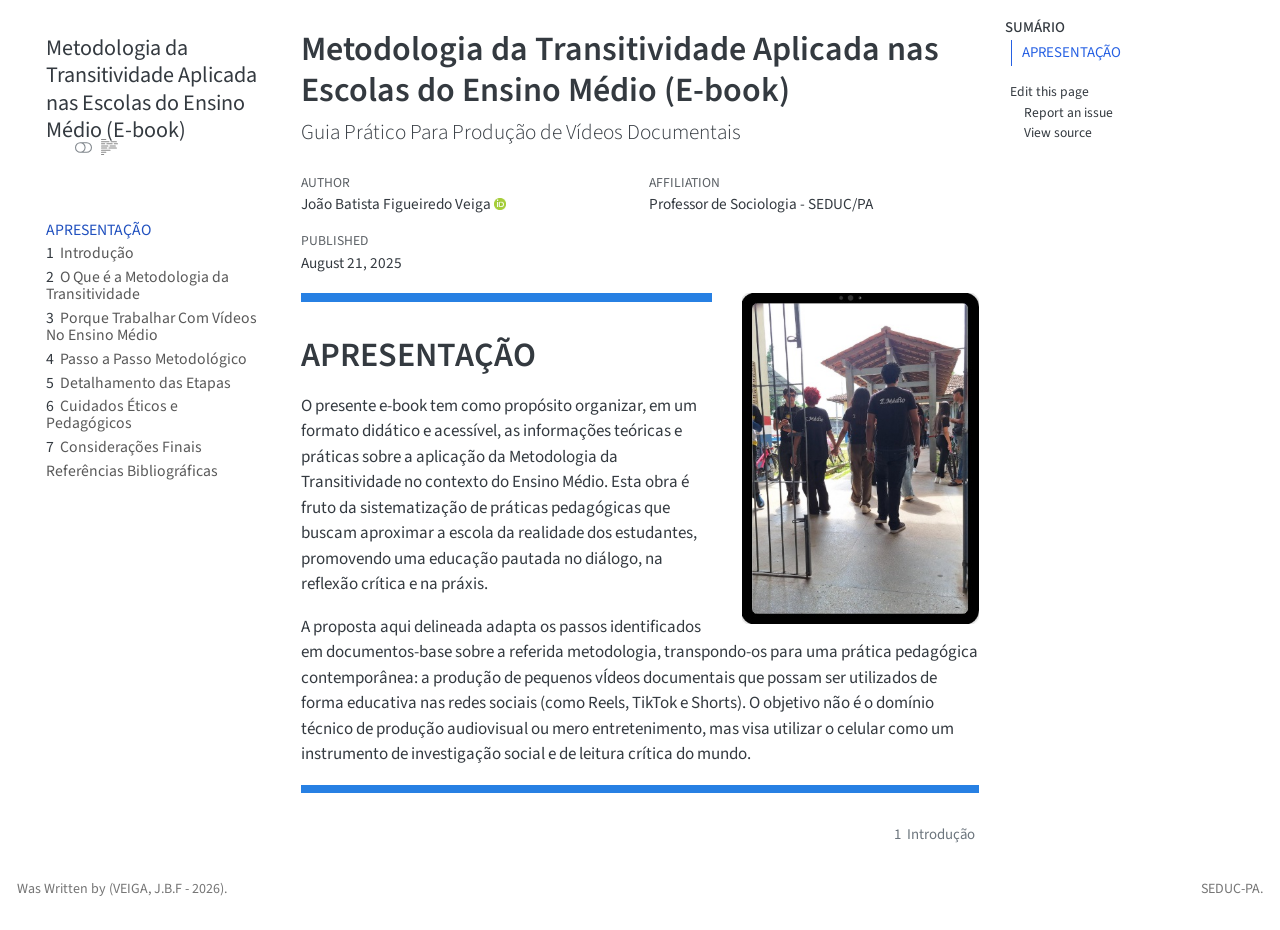
==== commit 75623d1b: "Add files via upload" ====
--- a/docs/index.html
+++ b/docs/index.html
@@ -268,43 +268,11 @@
   <nav id="quarto-sidebar" class="sidebar collapse collapse-horizontal quarto-sidebar-collapse-item sidebar-navigation floating overflow-auto">
     <div class="pt-lg-2 mt-2 text-left sidebar-header">
     <div class="sidebar-title mb-0 py-0">
-      <a href="./"><strong>Metodologia da Transitividade Aplicada nas Escolas do Ensino Médio (<em>E-book</em>)</strong></a> 
+      <a href="./">Metodologia da Transitividade Aplicada nas Escolas do Ensino Médio (E-book)</a> 
         <div class="sidebar-tools-main tools-wide">
-    <a href="https://github.com/MarioDhiego/tree/main/book/" title="Source Code" class="quarto-navigation-tool px-1" aria-label="Source Code"><i class="bi bi-github"></i></a>
-    <div class="dropdown">
-      <a href="" title="Download" id="quarto-navigation-tool-dropdown-0" class="quarto-navigation-tool dropdown-toggle px-1" data-bs-toggle="dropdown" aria-expanded="false" role="link" aria-label="Download"><i class="bi bi-download"></i></a>
-      <ul class="dropdown-menu" aria-labelledby="quarto-navigation-tool-dropdown-0">
-          <li>
-            <a class="dropdown-item sidebar-tools-main-item" href="./--Metodologia-da-Transitividade-Aplicada-nas-Escolas-do-Ensino-Médio---E-book----.pdf">
-              <i class="bi bi-file-pdf pe-1"></i>
-            Download PDF
-            </a>
-          </li>
-          <li>
-            <a class="dropdown-item sidebar-tools-main-item" href="./--Metodologia-da-Transitividade-Aplicada-nas-Escolas-do-Ensino-Médio---E-book----.docx">
-              <i class="bi bi-file-word pe-1"></i>
-            Download Docx
-            </a>
-          </li>
-      </ul>
-    </div>
-    <div class="dropdown">
-      <a href="" title="Share" id="quarto-navigation-tool-dropdown-1" class="quarto-navigation-tool dropdown-toggle px-1" data-bs-toggle="dropdown" aria-expanded="false" role="link" aria-label="Share"><i class="bi bi-share"></i></a>
-      <ul class="dropdown-menu" aria-labelledby="quarto-navigation-tool-dropdown-1">
-          <li>
-            <a class="dropdown-item sidebar-tools-main-item" href="https://twitter.com/intent/tweet?url=|url|">
-              <i class="bi bi-twitter pe-1"></i>
-            Twitter
-            </a>
-          </li>
-          <li>
-            <a class="dropdown-item sidebar-tools-main-item" href="https://www.linkedin.com/sharing/share-offsite/?url=|url|">
-              <i class="bi bi-linkedin pe-1"></i>
-            LinkedIn
-            </a>
-          </li>
-      </ul>
-    </div>
+    <a href="https://github.com/Veiga1972/tree/main/book/" title="Source Code" class="quarto-navigation-tool px-1" aria-label="Source Code"><i class="bi bi-github"></i></a>
+    <a href="./Metodologia-da-Transitividade-Aplicada-nas-Escolas-do-Ensino-Médio--E-book-.pdf" title="Download PDF" class="quarto-navigation-tool px-1" aria-label="Download PDF"><i class="bi bi-file-pdf"></i></a>
+    <a href="https://www.linkedin.com/sharing/share-offsite/?url=|url|" title="LinkedIn" class="quarto-navigation-tool px-1" aria-label="LinkedIn"><i class="bi bi-linkedin"></i></a>
   <a href="" class="quarto-color-scheme-toggle quarto-navigation-tool  px-1" onclick="window.quartoToggleColorScheme(); return false;" title="Toggle dark mode"><i class="bi"></i></a>
   <a href="" class="quarto-reader-toggle quarto-navigation-tool px-1" onclick="window.quartoToggleReader(); return false;" title="Toggle reader mode">
   <div class="quarto-reader-toggle-btn">
@@ -354,7 +322,7 @@
         <li class="sidebar-item">
   <div class="sidebar-item-container"> 
   <a href="./cap4.html" class="sidebar-item-text sidebar-link">
- <span class="menu-text"><span class="chapter-number">5</span>&nbsp; <span class="chapter-title">Detlhamento das Etapas</span></span></a>
+ <span class="menu-text"><span class="chapter-number">5</span>&nbsp; <span class="chapter-title">Detalhamento das Etapas</span></span></a>
   </div>
 </li>
         <li class="sidebar-item">
@@ -387,7 +355,7 @@
   <ul>
   <li><a href="#apresentação" id="toc-apresentação" class="nav-link active" data-scroll-target="#apresentação">APRESENTAÇÃO</a></li>
   </ul>
-<div class="toc-actions"><ul><li><a href="https://github.com/MarioDhiego/edit/main/book/index.qmd" class="toc-action"><i class="bi bi-github"></i>Edit this page</a></li><li><a href="https://github.com/MarioDhiego/issues/new" class="toc-action"><i class="bi empty"></i>Report an issue</a></li><li><a href="https://github.com/MarioDhiego/blob/main/book/index.qmd" class="toc-action"><i class="bi empty"></i>View source</a></li></ul></div></nav>
+<div class="toc-actions"><ul><li><a href="https://github.com/Veiga1972/edit/main/book/index.qmd" class="toc-action"><i class="bi bi-github"></i>Edit this page</a></li><li><a href="https://github.com/Veiga1972/issues/new" class="toc-action"><i class="bi empty"></i>Report an issue</a></li><li><a href="https://github.com/Veiga1972/blob/main/book/index.qmd" class="toc-action"><i class="bi empty"></i>View source</a></li></ul></div></nav>
     </div>
 <!-- main -->
 <main class="content" id="quarto-document-content">
@@ -395,8 +363,8 @@
 
 <header id="title-block-header" class="quarto-title-block default">
 <div class="quarto-title">
-<h1 class="title"><strong>Metodologia da Transitividade Aplicada nas Escolas do Ensino Médio (<em>E-book</em>)</strong></h1>
-<p class="subtitle lead"><strong>[Guia Prático Para Produção de Vídeos Documentais]</strong></p>
+<h1 class="title">Metodologia da Transitividade Aplicada nas Escolas do Ensino Médio (E-book)</h1>
+<p class="subtitle lead">Guia Prático Para Produção de Vídeos Documentais</p>
 </div>
 
 
@@ -405,13 +373,11 @@
   <div class="quarto-title-meta-heading">Affiliation</div>
   
     <div class="quarto-title-meta-contents">
-    <p class="author">João Batista Figueiredo Veiga <a href="https://orcid.org/0000-0001-7262-3336" class="quarto-title-author-orcid"> <img src="[data-uri]"></a></p>
+    <p class="author">João Batista Figueiredo Veiga <a href="mailto:joao.veiga@detran.pa.gov.br" class="quarto-title-author-email"><i class="bi bi-envelope"></i></a> <a href="https://orcid.org/0000-0001-7262-3336" class="quarto-title-author-orcid"> <img src="[data-uri]"></a></p>
   </div>
   <div class="quarto-title-meta-contents">
         <p class="affiliation">
-            <a href="joao.veiga@detran.pa.gov.br">
-            Professor de Sociologia/SEDUC-PA
-            </a>
+            Professor de Sociologia - SEDUC/PA
           </p>
       </div>
   </div>
@@ -434,10 +400,7 @@
 </header>
 
 
-<p><img src="fig11.jpg" title="**Metodologia da Transitividade Aplicada nas Escolas do Ensino Médio (*E-book*)**" class="quarto-cover-image nolightbox img-fluid"></p>
-<style>
-body{text-align: justify}
-</style>
+<p><img src="fig11.jpg" title="Metodologia da Transitividade Aplicada nas Escolas do Ensino Médio (E-book)" class="quarto-cover-image nolightbox img-fluid"></p>
 <div class="progress">
 <div class="progress-bar" style="width: 100%;">
 
@@ -883,11 +846,11 @@
 <footer class="footer">
   <div class="nav-footer">
     <div class="nav-footer-left">
-<p>Was Written by (<strong>VEIGA, J.B.F - 2026</strong>).</p>
+<p>Was Written by (VEIGA, J.B.F - 2026).</p>
 </div>   
     <div class="nav-footer-center">
       &nbsp;
-    <div class="toc-actions d-sm-block d-md-none"><ul><li><a href="https://github.com/MarioDhiego/edit/main/book/index.qmd" class="toc-action"><i class="bi bi-github"></i>Edit this page</a></li><li><a href="https://github.com/MarioDhiego/issues/new" class="toc-action"><i class="bi empty"></i>Report an issue</a></li><li><a href="https://github.com/MarioDhiego/blob/main/book/index.qmd" class="toc-action"><i class="bi empty"></i>View source</a></li></ul></div></div>
+    <div class="toc-actions d-sm-block d-md-none"><ul><li><a href="https://github.com/Veiga1972/edit/main/book/index.qmd" class="toc-action"><i class="bi bi-github"></i>Edit this page</a></li><li><a href="https://github.com/Veiga1972/issues/new" class="toc-action"><i class="bi empty"></i>Report an issue</a></li><li><a href="https://github.com/Veiga1972/blob/main/book/index.qmd" class="toc-action"><i class="bi empty"></i>View source</a></li></ul></div></div>
     <div class="nav-footer-right">
 <p>SEDUC-PA.</p>
 </div>
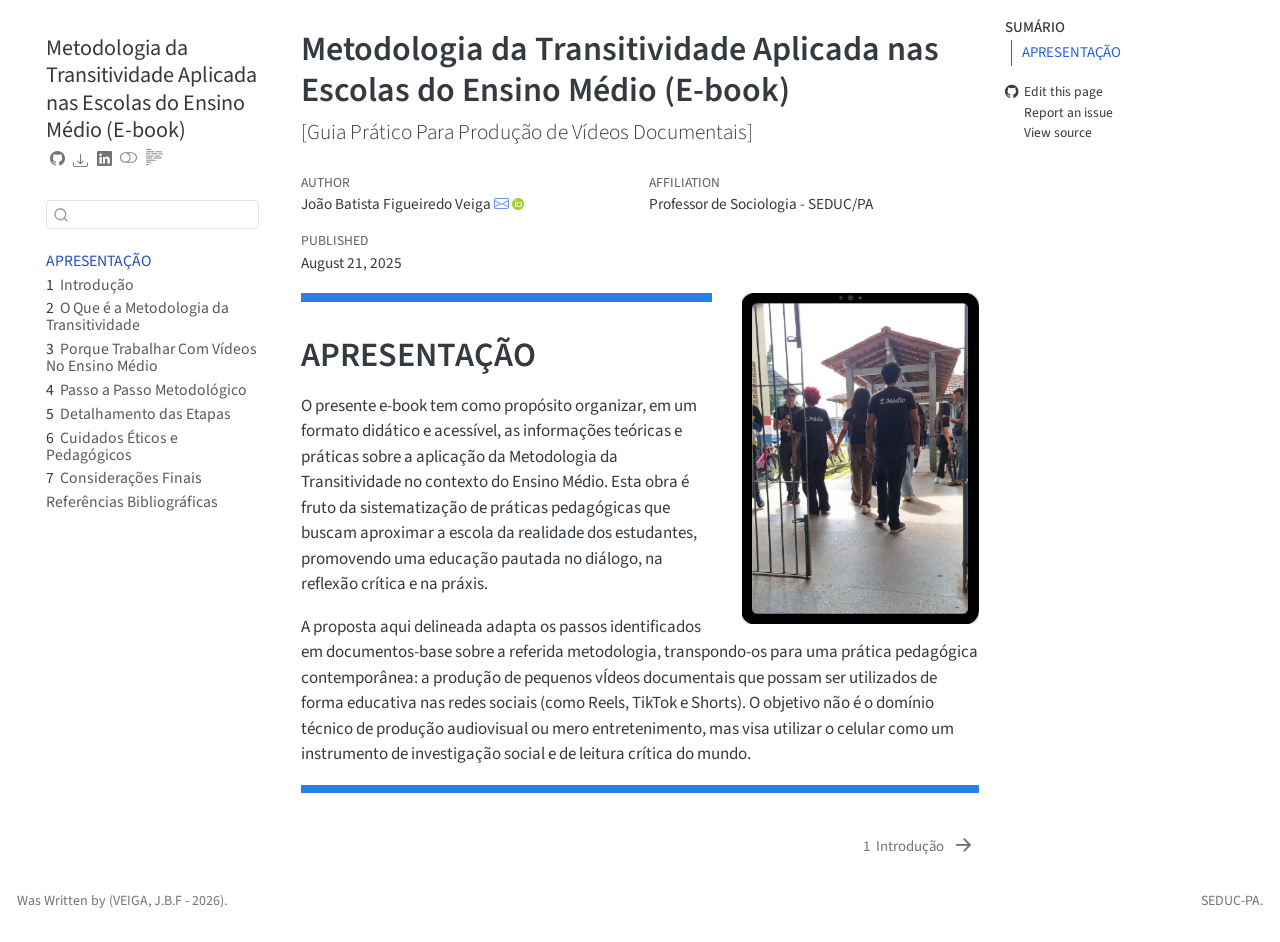
==== commit 8ea81400: "Add files via upload" ====
--- a/docs/index.html
+++ b/docs/index.html
@@ -2,7 +2,7 @@
 <html xmlns="http://www.w3.org/1999/xhtml" lang="en" xml:lang="en"><head>
 
 <meta charset="utf-8">
-<meta name="generator" content="quarto-1.9.37">
+<meta name="generator" content="quarto-1.7.32">
 
 <meta name="viewport" content="width=device-width, initial-scale=1.0, user-scalable=yes">
 
@@ -11,9 +11,6 @@
 
 <title>Metodologia da Transitividade Aplicada nas Escolas do Ensino Médio (E-book)</title>
 <style>
-/* Default styles provided by pandoc.
-** See https://pandoc.org/MANUAL.html#variables-for-html for config info.
-*/
 code{white-space: pre-wrap;}
 span.smallcaps{font-variant: small-caps;}
 div.columns{display: flex; gap: min(4vw, 1.5em);}
@@ -43,14 +40,14 @@
 <script src="site_libs/quarto-html/tippy.umd.min.js"></script>
 <script src="site_libs/quarto-html/anchor.min.js"></script>
 <link href="site_libs/quarto-html/tippy.css" rel="stylesheet">
-<link href="site_libs/quarto-html/quarto-syntax-highlighting-7f8f88aac4f3542376d5c11b86a4c14d.css" rel="stylesheet" class="quarto-color-scheme" id="quarto-text-highlighting-styles">
-<link href="site_libs/quarto-html/quarto-syntax-highlighting-dark-d0ae9245876894da5ac7e18953ecc5cc.css" rel="stylesheet" class="quarto-color-scheme quarto-color-alternate" id="quarto-text-highlighting-styles">
-<link href="site_libs/quarto-html/quarto-syntax-highlighting-7f8f88aac4f3542376d5c11b86a4c14d.css" rel="stylesheet" class="quarto-color-scheme-extra" id="quarto-text-highlighting-styles">
+<link href="site_libs/quarto-html/quarto-syntax-highlighting-37eea08aefeeee20ff55810ff984fec1.css" rel="stylesheet" class="quarto-color-scheme" id="quarto-text-highlighting-styles">
+<link href="site_libs/quarto-html/quarto-syntax-highlighting-dark-2fef5ea3f8957b3e4ecc936fc74692ca.css" rel="stylesheet" class="quarto-color-scheme quarto-color-alternate" id="quarto-text-highlighting-styles">
+<link href="site_libs/quarto-html/quarto-syntax-highlighting-37eea08aefeeee20ff55810ff984fec1.css" rel="stylesheet" class="quarto-color-scheme-extra" id="quarto-text-highlighting-styles">
 <script src="site_libs/bootstrap/bootstrap.min.js"></script>
 <link href="site_libs/bootstrap/bootstrap-icons.css" rel="stylesheet">
-<link href="site_libs/bootstrap/bootstrap-9e3e5b9121e68b3f077afb32f2c64d95.min.css" rel="stylesheet" append-hash="true" class="quarto-color-scheme" id="quarto-bootstrap" data-mode="light">
-<link href="site_libs/bootstrap/bootstrap-dark-52daa88939d7be190ca8d7731f6f1614.min.css" rel="stylesheet" append-hash="true" class="quarto-color-scheme quarto-color-alternate" id="quarto-bootstrap" data-mode="dark">
-<link href="site_libs/bootstrap/bootstrap-9e3e5b9121e68b3f077afb32f2c64d95.min.css" rel="stylesheet" append-hash="true" class="quarto-color-scheme-extra" id="quarto-bootstrap" data-mode="light">
+<link href="site_libs/bootstrap/bootstrap-364982630eef5352dd1537128a8ed5cb.min.css" rel="stylesheet" append-hash="true" class="quarto-color-scheme" id="quarto-bootstrap" data-mode="light">
+<link href="site_libs/bootstrap/bootstrap-dark-9ac4c4d7723caba69398381a32a42326.min.css" rel="stylesheet" append-hash="true" class="quarto-color-scheme quarto-color-alternate" id="quarto-bootstrap" data-mode="dark">
+<link href="site_libs/bootstrap/bootstrap-364982630eef5352dd1537128a8ed5cb.min.css" rel="stylesheet" append-hash="true" class="quarto-color-scheme-extra" id="quarto-bootstrap" data-mode="light">
 <script id="quarto-search-options" type="application/json">{
   "location": "sidebar",
   "copy-button": false,
@@ -271,7 +268,23 @@
       <a href="./">Metodologia da Transitividade Aplicada nas Escolas do Ensino Médio (E-book)</a> 
         <div class="sidebar-tools-main tools-wide">
     <a href="https://github.com/Veiga1972/tree/main/book/" title="Source Code" class="quarto-navigation-tool px-1" aria-label="Source Code"><i class="bi bi-github"></i></a>
-    <a href="./Metodologia-da-Transitividade-Aplicada-nas-Escolas-do-Ensino-Médio--E-book-.pdf" title="Download PDF" class="quarto-navigation-tool px-1" aria-label="Download PDF"><i class="bi bi-file-pdf"></i></a>
+    <div class="dropdown">
+      <a href="" title="Download" id="quarto-navigation-tool-dropdown-0" class="quarto-navigation-tool dropdown-toggle px-1" data-bs-toggle="dropdown" aria-expanded="false" role="link" aria-label="Download"><i class="bi bi-download"></i></a>
+      <ul class="dropdown-menu" aria-labelledby="quarto-navigation-tool-dropdown-0">
+          <li>
+            <a class="dropdown-item sidebar-tools-main-item" href="./Metodologia-da-Transitividade-Aplicada-nas-Escolas-do-Ensino-Médio--E-book-.pdf">
+              <i class="bi bi-file-pdf pe-1"></i>
+            Download PDF
+            </a>
+          </li>
+          <li>
+            <a class="dropdown-item sidebar-tools-main-item" href="./Metodologia-da-Transitividade-Aplicada-nas-Escolas-do-Ensino-Médio--E-book-.docx">
+              <i class="bi bi-file-word pe-1"></i>
+            Download Docx
+            </a>
+          </li>
+      </ul>
+    </div>
     <a href="https://www.linkedin.com/sharing/share-offsite/?url=|url|" title="LinkedIn" class="quarto-navigation-tool px-1" aria-label="LinkedIn"><i class="bi bi-linkedin"></i></a>
   <a href="" class="quarto-color-scheme-toggle quarto-navigation-tool  px-1" onclick="window.quartoToggleColorScheme(); return false;" title="Toggle dark mode"><i class="bi"></i></a>
   <a href="" class="quarto-reader-toggle quarto-navigation-tool px-1" onclick="window.quartoToggleReader(); return false;" title="Toggle reader mode">
@@ -364,7 +377,7 @@
 <header id="title-block-header" class="quarto-title-block default">
 <div class="quarto-title">
 <h1 class="title">Metodologia da Transitividade Aplicada nas Escolas do Ensino Médio (E-book)</h1>
-<p class="subtitle lead">Guia Prático Para Produção de Vídeos Documentais</p>
+<p class="subtitle lead">[Guia Prático Para Produção de Vídeos Documentais]</p>
 </div>
 
 
@@ -484,14 +497,13 @@
       e.clearSelection();
     }
     const getTextToCopy = function(trigger) {
-      const outerScaffold = trigger.parentElement.cloneNode(true);
-      const codeEl = outerScaffold.querySelector('code');
-      for (const childEl of codeEl.children) {
-        if (isCodeAnnotation(childEl)) {
-          childEl.remove();
-        }
-      }
-      return codeEl.innerText;
+        const codeEl = trigger.previousElementSibling.cloneNode(true);
+        for (const childEl of codeEl.children) {
+          if (isCodeAnnotation(childEl)) {
+            childEl.remove();
+          }
+        }
+        return codeEl.innerText;
     }
     const clipboard = new window.ClipboardJS('.code-copy-button:not([data-in-quarto-modal])', {
       text: getTextToCopy
--- a/docs/site_libs/quarto-html/quarto-syntax-highlighting-37eea08aefeeee20ff55810ff984fec1.css
+++ b/docs/site_libs/quarto-html/quarto-syntax-highlighting-37eea08aefeeee20ff55810ff984fec1.css
@@ -0,0 +1,236 @@
+/* quarto syntax highlight colors */
+:root {
+  --quarto-hl-ot-color: #003B4F;
+  --quarto-hl-at-color: #657422;
+  --quarto-hl-ss-color: #20794D;
+  --quarto-hl-an-color: #5E5E5E;
+  --quarto-hl-fu-color: #4758AB;
+  --quarto-hl-st-color: #20794D;
+  --quarto-hl-cf-color: #003B4F;
+  --quarto-hl-op-color: #5E5E5E;
+  --quarto-hl-er-color: #AD0000;
+  --quarto-hl-bn-color: #AD0000;
+  --quarto-hl-al-color: #AD0000;
+  --quarto-hl-va-color: #111111;
+  --quarto-hl-bu-color: inherit;
+  --quarto-hl-ex-color: inherit;
+  --quarto-hl-pp-color: #AD0000;
+  --quarto-hl-in-color: #5E5E5E;
+  --quarto-hl-vs-color: #20794D;
+  --quarto-hl-wa-color: #5E5E5E;
+  --quarto-hl-do-color: #5E5E5E;
+  --quarto-hl-im-color: #00769E;
+  --quarto-hl-ch-color: #20794D;
+  --quarto-hl-dt-color: #AD0000;
+  --quarto-hl-fl-color: #AD0000;
+  --quarto-hl-co-color: #5E5E5E;
+  --quarto-hl-cv-color: #5E5E5E;
+  --quarto-hl-cn-color: #8f5902;
+  --quarto-hl-sc-color: #5E5E5E;
+  --quarto-hl-dv-color: #AD0000;
+  --quarto-hl-kw-color: #003B4F;
+}
+
+/* other quarto variables */
+:root {
+  --quarto-font-monospace: SFMono-Regular, Menlo, Monaco, Consolas, "Liberation Mono", "Courier New", monospace;
+}
+
+/* syntax highlight based on Pandoc's rules */
+pre > code.sourceCode > span {
+  color: #003B4F;
+}
+
+code.sourceCode > span {
+  color: #003B4F;
+}
+
+div.sourceCode,
+div.sourceCode pre.sourceCode {
+  color: #003B4F;
+}
+
+/* Normal */
+code span {
+  color: #003B4F;
+}
+
+/* Alert */
+code span.al {
+  color: #AD0000;
+  font-style: inherit;
+}
+
+/* Annotation */
+code span.an {
+  color: #5E5E5E;
+  font-style: inherit;
+}
+
+/* Attribute */
+code span.at {
+  color: #657422;
+  font-style: inherit;
+}
+
+/* BaseN */
+code span.bn {
+  color: #AD0000;
+  font-style: inherit;
+}
+
+/* BuiltIn */
+code span.bu {
+  font-style: inherit;
+}
+
+/* ControlFlow */
+code span.cf {
+  color: #003B4F;
+  font-weight: bold;
+  font-style: inherit;
+}
+
+/* Char */
+code span.ch {
+  color: #20794D;
+  font-style: inherit;
+}
+
+/* Constant */
+code span.cn {
+  color: #8f5902;
+  font-style: inherit;
+}
+
+/* Comment */
+code span.co {
+  color: #5E5E5E;
+  font-style: inherit;
+}
+
+/* CommentVar */
+code span.cv {
+  color: #5E5E5E;
+  font-style: italic;
+}
+
+/* Documentation */
+code span.do {
+  color: #5E5E5E;
+  font-style: italic;
+}
+
+/* DataType */
+code span.dt {
+  color: #AD0000;
+  font-style: inherit;
+}
+
+/* DecVal */
+code span.dv {
+  color: #AD0000;
+  font-style: inherit;
+}
+
+/* Error */
+code span.er {
+  color: #AD0000;
+  font-style: inherit;
+}
+
+/* Extension */
+code span.ex {
+  font-style: inherit;
+}
+
+/* Float */
+code span.fl {
+  color: #AD0000;
+  font-style: inherit;
+}
+
+/* Function */
+code span.fu {
+  color: #4758AB;
+  font-style: inherit;
+}
+
+/* Import */
+code span.im {
+  color: #00769E;
+  font-style: inherit;
+}
+
+/* Information */
+code span.in {
+  color: #5E5E5E;
+  font-style: inherit;
+}
+
+/* Keyword */
+code span.kw {
+  color: #003B4F;
+  font-weight: bold;
+  font-style: inherit;
+}
+
+/* Operator */
+code span.op {
+  color: #5E5E5E;
+  font-style: inherit;
+}
+
+/* Other */
+code span.ot {
+  color: #003B4F;
+  font-style: inherit;
+}
+
+/* Preprocessor */
+code span.pp {
+  color: #AD0000;
+  font-style: inherit;
+}
+
+/* SpecialChar */
+code span.sc {
+  color: #5E5E5E;
+  font-style: inherit;
+}
+
+/* SpecialString */
+code span.ss {
+  color: #20794D;
+  font-style: inherit;
+}
+
+/* String */
+code span.st {
+  color: #20794D;
+  font-style: inherit;
+}
+
+/* Variable */
+code span.va {
+  color: #111111;
+  font-style: inherit;
+}
+
+/* VerbatimString */
+code span.vs {
+  color: #20794D;
+  font-style: inherit;
+}
+
+/* Warning */
+code span.wa {
+  color: #5E5E5E;
+  font-style: italic;
+}
+
+.prevent-inlining {
+  content: "</";
+}
+
+/*# sourceMappingURL=27d3d809615f7771493d095567f04340.css.map */
--- a/docs/site_libs/quarto-html/quarto-syntax-highlighting-dark-2fef5ea3f8957b3e4ecc936fc74692ca.css
+++ b/docs/site_libs/quarto-html/quarto-syntax-highlighting-dark-2fef5ea3f8957b3e4ecc936fc74692ca.css
@@ -0,0 +1,219 @@
+/* quarto syntax highlight colors */
+:root {
+  --quarto-hl-al-color: #f07178;
+  --quarto-hl-an-color: #d4d0ab;
+  --quarto-hl-at-color: #00e0e0;
+  --quarto-hl-bn-color: #d4d0ab;
+  --quarto-hl-bu-color: #abe338;
+  --quarto-hl-ch-color: #abe338;
+  --quarto-hl-co-color: #f8f8f2;
+  --quarto-hl-cv-color: #ffd700;
+  --quarto-hl-cn-color: #ffd700;
+  --quarto-hl-cf-color: #ffa07a;
+  --quarto-hl-dt-color: #ffa07a;
+  --quarto-hl-dv-color: #d4d0ab;
+  --quarto-hl-do-color: #f8f8f2;
+  --quarto-hl-er-color: #f07178;
+  --quarto-hl-ex-color: #00e0e0;
+  --quarto-hl-fl-color: #d4d0ab;
+  --quarto-hl-fu-color: #ffa07a;
+  --quarto-hl-im-color: #abe338;
+  --quarto-hl-in-color: #d4d0ab;
+  --quarto-hl-kw-color: #ffa07a;
+  --quarto-hl-op-color: #ffa07a;
+  --quarto-hl-ot-color: #00e0e0;
+  --quarto-hl-pp-color: #dcc6e0;
+  --quarto-hl-re-color: #00e0e0;
+  --quarto-hl-sc-color: #abe338;
+  --quarto-hl-ss-color: #abe338;
+  --quarto-hl-st-color: #abe338;
+  --quarto-hl-va-color: #00e0e0;
+  --quarto-hl-vs-color: #abe338;
+  --quarto-hl-wa-color: #dcc6e0;
+}
+
+/* other quarto variables */
+:root {
+  --quarto-font-monospace: SFMono-Regular, Menlo, Monaco, Consolas, "Liberation Mono", "Courier New", monospace;
+}
+
+/* syntax highlight based on Pandoc's rules */
+pre > code.sourceCode > span {
+  color: #f8f8f2;
+}
+
+code.sourceCode > span {
+  color: #f8f8f2;
+}
+
+div.sourceCode,
+div.sourceCode pre.sourceCode {
+  color: #f8f8f2;
+}
+
+/* Normal */
+code span {
+  color: #f8f8f2;
+}
+
+/* Alert */
+code span.al {
+  color: #f07178;
+}
+
+/* Annotation */
+code span.an {
+  color: #d4d0ab;
+}
+
+/* Attribute */
+code span.at {
+  color: #00e0e0;
+}
+
+/* BaseN */
+code span.bn {
+  color: #d4d0ab;
+}
+
+/* BuiltIn */
+code span.bu {
+  color: #abe338;
+}
+
+/* ControlFlow */
+code span.cf {
+  font-weight: bold;
+  color: #ffa07a;
+}
+
+/* Char */
+code span.ch {
+  color: #abe338;
+}
+
+/* Constant */
+code span.cn {
+  color: #ffd700;
+}
+
+/* Comment */
+code span.co {
+  font-style: italic;
+  color: #f8f8f2;
+}
+
+/* CommentVar */
+code span.cv {
+  color: #ffd700;
+}
+
+/* Documentation */
+code span.do {
+  color: #f8f8f2;
+}
+
+/* DataType */
+code span.dt {
+  color: #ffa07a;
+}
+
+/* DecVal */
+code span.dv {
+  color: #d4d0ab;
+}
+
+/* Error */
+code span.er {
+  color: #f07178;
+  text-decoration: underline;
+}
+
+/* Extension */
+code span.ex {
+  font-weight: bold;
+  color: #00e0e0;
+}
+
+/* Float */
+code span.fl {
+  color: #d4d0ab;
+}
+
+/* Function */
+code span.fu {
+  color: #ffa07a;
+}
+
+/* Import */
+code span.im {
+  color: #abe338;
+}
+
+/* Information */
+code span.in {
+  color: #d4d0ab;
+}
+
+/* Keyword */
+code span.kw {
+  font-weight: bold;
+  color: #ffa07a;
+}
+
+/* Operator */
+code span.op {
+  color: #ffa07a;
+}
+
+/* Other */
+code span.ot {
+  color: #00e0e0;
+}
+
+/* Preprocessor */
+code span.pp {
+  color: #dcc6e0;
+}
+
+/* RegionMarker */
+code span.re {
+  background-color: #f8f8f2;
+  color: #00e0e0;
+}
+
+/* SpecialChar */
+code span.sc {
+  color: #abe338;
+}
+
+/* SpecialString */
+code span.ss {
+  color: #abe338;
+}
+
+/* String */
+code span.st {
+  color: #abe338;
+}
+
+/* Variable */
+code span.va {
+  color: #00e0e0;
+}
+
+/* VerbatimString */
+code span.vs {
+  color: #abe338;
+}
+
+/* Warning */
+code span.wa {
+  color: #dcc6e0;
+}
+
+.prevent-inlining {
+  content: "</";
+}
+
+/*# sourceMappingURL=9d1c423767af11a14e59cf8ecfea55bb.css.map */
--- a/docs/site_libs/quarto-html/quarto-syntax-highlighting-37eea08aefeeee20ff55810ff984fec1.css
+++ b/docs/site_libs/quarto-html/quarto-syntax-highlighting-37eea08aefeeee20ff55810ff984fec1.css
@@ -0,0 +1,236 @@
+/* quarto syntax highlight colors */
+:root {
+  --quarto-hl-ot-color: #003B4F;
+  --quarto-hl-at-color: #657422;
+  --quarto-hl-ss-color: #20794D;
+  --quarto-hl-an-color: #5E5E5E;
+  --quarto-hl-fu-color: #4758AB;
+  --quarto-hl-st-color: #20794D;
+  --quarto-hl-cf-color: #003B4F;
+  --quarto-hl-op-color: #5E5E5E;
+  --quarto-hl-er-color: #AD0000;
+  --quarto-hl-bn-color: #AD0000;
+  --quarto-hl-al-color: #AD0000;
+  --quarto-hl-va-color: #111111;
+  --quarto-hl-bu-color: inherit;
+  --quarto-hl-ex-color: inherit;
+  --quarto-hl-pp-color: #AD0000;
+  --quarto-hl-in-color: #5E5E5E;
+  --quarto-hl-vs-color: #20794D;
+  --quarto-hl-wa-color: #5E5E5E;
+  --quarto-hl-do-color: #5E5E5E;
+  --quarto-hl-im-color: #00769E;
+  --quarto-hl-ch-color: #20794D;
+  --quarto-hl-dt-color: #AD0000;
+  --quarto-hl-fl-color: #AD0000;
+  --quarto-hl-co-color: #5E5E5E;
+  --quarto-hl-cv-color: #5E5E5E;
+  --quarto-hl-cn-color: #8f5902;
+  --quarto-hl-sc-color: #5E5E5E;
+  --quarto-hl-dv-color: #AD0000;
+  --quarto-hl-kw-color: #003B4F;
+}
+
+/* other quarto variables */
+:root {
+  --quarto-font-monospace: SFMono-Regular, Menlo, Monaco, Consolas, "Liberation Mono", "Courier New", monospace;
+}
+
+/* syntax highlight based on Pandoc's rules */
+pre > code.sourceCode > span {
+  color: #003B4F;
+}
+
+code.sourceCode > span {
+  color: #003B4F;
+}
+
+div.sourceCode,
+div.sourceCode pre.sourceCode {
+  color: #003B4F;
+}
+
+/* Normal */
+code span {
+  color: #003B4F;
+}
+
+/* Alert */
+code span.al {
+  color: #AD0000;
+  font-style: inherit;
+}
+
+/* Annotation */
+code span.an {
+  color: #5E5E5E;
+  font-style: inherit;
+}
+
+/* Attribute */
+code span.at {
+  color: #657422;
+  font-style: inherit;
+}
+
+/* BaseN */
+code span.bn {
+  color: #AD0000;
+  font-style: inherit;
+}
+
+/* BuiltIn */
+code span.bu {
+  font-style: inherit;
+}
+
+/* ControlFlow */
+code span.cf {
+  color: #003B4F;
+  font-weight: bold;
+  font-style: inherit;
+}
+
+/* Char */
+code span.ch {
+  color: #20794D;
+  font-style: inherit;
+}
+
+/* Constant */
+code span.cn {
+  color: #8f5902;
+  font-style: inherit;
+}
+
+/* Comment */
+code span.co {
+  color: #5E5E5E;
+  font-style: inherit;
+}
+
+/* CommentVar */
+code span.cv {
+  color: #5E5E5E;
+  font-style: italic;
+}
+
+/* Documentation */
+code span.do {
+  color: #5E5E5E;
+  font-style: italic;
+}
+
+/* DataType */
+code span.dt {
+  color: #AD0000;
+  font-style: inherit;
+}
+
+/* DecVal */
+code span.dv {
+  color: #AD0000;
+  font-style: inherit;
+}
+
+/* Error */
+code span.er {
+  color: #AD0000;
+  font-style: inherit;
+}
+
+/* Extension */
+code span.ex {
+  font-style: inherit;
+}
+
+/* Float */
+code span.fl {
+  color: #AD0000;
+  font-style: inherit;
+}
+
+/* Function */
+code span.fu {
+  color: #4758AB;
+  font-style: inherit;
+}
+
+/* Import */
+code span.im {
+  color: #00769E;
+  font-style: inherit;
+}
+
+/* Information */
+code span.in {
+  color: #5E5E5E;
+  font-style: inherit;
+}
+
+/* Keyword */
+code span.kw {
+  color: #003B4F;
+  font-weight: bold;
+  font-style: inherit;
+}
+
+/* Operator */
+code span.op {
+  color: #5E5E5E;
+  font-style: inherit;
+}
+
+/* Other */
+code span.ot {
+  color: #003B4F;
+  font-style: inherit;
+}
+
+/* Preprocessor */
+code span.pp {
+  color: #AD0000;
+  font-style: inherit;
+}
+
+/* SpecialChar */
+code span.sc {
+  color: #5E5E5E;
+  font-style: inherit;
+}
+
+/* SpecialString */
+code span.ss {
+  color: #20794D;
+  font-style: inherit;
+}
+
+/* String */
+code span.st {
+  color: #20794D;
+  font-style: inherit;
+}
+
+/* Variable */
+code span.va {
+  color: #111111;
+  font-style: inherit;
+}
+
+/* VerbatimString */
+code span.vs {
+  color: #20794D;
+  font-style: inherit;
+}
+
+/* Warning */
+code span.wa {
+  color: #5E5E5E;
+  font-style: italic;
+}
+
+.prevent-inlining {
+  content: "</";
+}
+
+/*# sourceMappingURL=27d3d809615f7771493d095567f04340.css.map */
